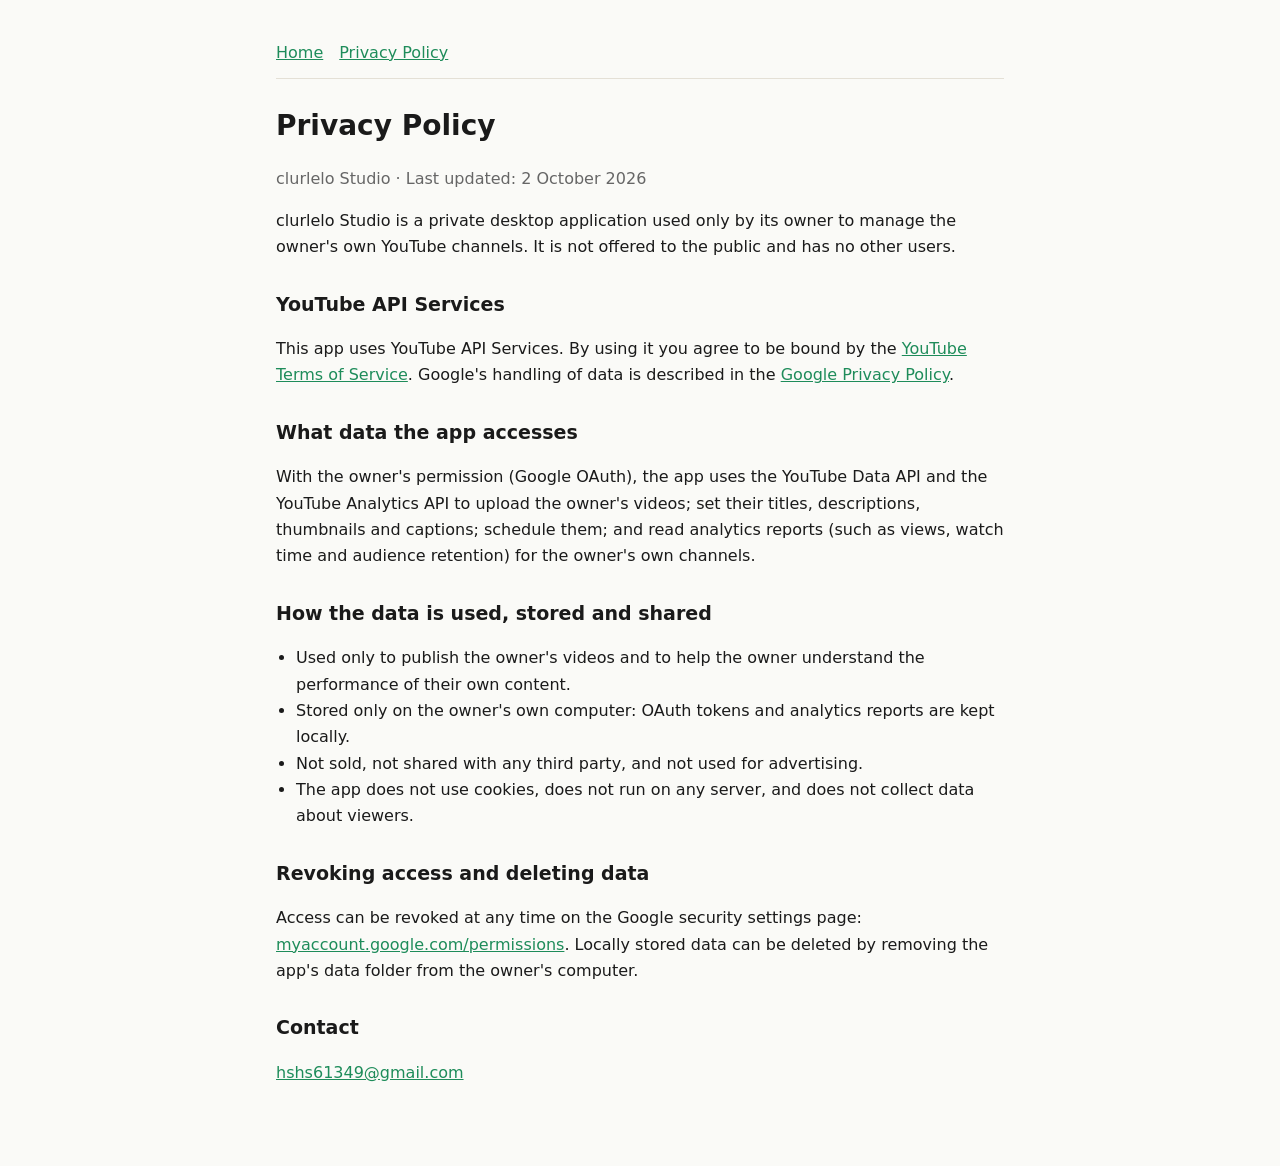
==== privacy.html @ c2cba614 "clurlelo Studio: homepage and privacy policy Co-Authored-By: Claude Opus 5.5 <noreply@anthropic.com>" ====
<!doctype html>
<html lang="en"><head><meta charset="utf-8"><meta name="viewport" content="width=device-width,initial-scale=1">
<title>clurlelo Studio — Privacy Policy</title><link rel="stylesheet" href="style.css"></head>
<body><main>
<nav><a href="./">Home</a><a href="privacy.html">Privacy Policy</a></nav>
<h1>Privacy Policy</h1>
<p class="muted">clurlelo Studio · Last updated: 2 October 2026</p>
<p>clurlelo Studio is a private desktop application used only by its owner to manage the owner's own YouTube
channels. It is not offered to the public and has no other users.</p>
<h2>YouTube API Services</h2>
<p>This app uses YouTube API Services. By using it you agree to be bound by the
<a href="https://www.youtube.com/t/terms">YouTube Terms of Service</a>. Google's handling of data is described in the
<a href="https://policies.google.com/privacy">Google Privacy Policy</a>.</p>
<h2>What data the app accesses</h2>
<p>With the owner's permission (Google OAuth), the app uses the YouTube Data API and the YouTube Analytics API to
upload the owner's videos; set their titles, descriptions, thumbnails and captions; schedule them; and read
analytics reports (such as views, watch time and audience retention) for the owner's own channels.</p>
<h2>How the data is used, stored and shared</h2>
<ul>
<li>Used only to publish the owner's videos and to help the owner understand the performance of their own content.</li>
<li>Stored only on the owner's own computer: OAuth tokens and analytics reports are kept locally.</li>
<li>Not sold, not shared with any third party, and not used for advertising.</li>
<li>The app does not use cookies, does not run on any server, and does not collect data about viewers.</li>
</ul>
<h2>Revoking access and deleting data</h2>
<p>Access can be revoked at any time on the Google security settings page:
<a href="https://myaccount.google.com/permissions">myaccount.google.com/permissions</a>. Locally stored data can be
deleted by removing the app's data folder from the owner's computer.</p>
<h2>Contact</h2>
<p><a href="mailto:hshs61349@gmail.com">hshs61349@gmail.com</a></p>
</main></body></html>
---- style.css ----
:root{--bg:#FAFAF7;--ink:#1A1A1A;--muted:#666;--line:#E4E0D6;--accent:#1E8C5A}
@media (prefers-color-scheme:dark){:root{--bg:#141414;--ink:#EDEDED;--muted:#A0A0A0;--line:#2A2A2A;--accent:#3CC98A}}
*{box-sizing:border-box}body{margin:0;background:var(--bg);color:var(--ink);font:16px/1.65 system-ui,-apple-system,"Segoe UI",sans-serif}
main{max-width:760px;margin:0 auto;padding:40px 16px 64px}h1{font-size:28px;margin:0 0 4px}h2{font-size:19px;margin-top:28px}
.muted{color:var(--muted)}a{color:var(--accent)}nav{border-bottom:1px solid var(--line);padding-bottom:12px;margin-bottom:24px}
nav a{margin-right:16px}ul{padding-left:20px}
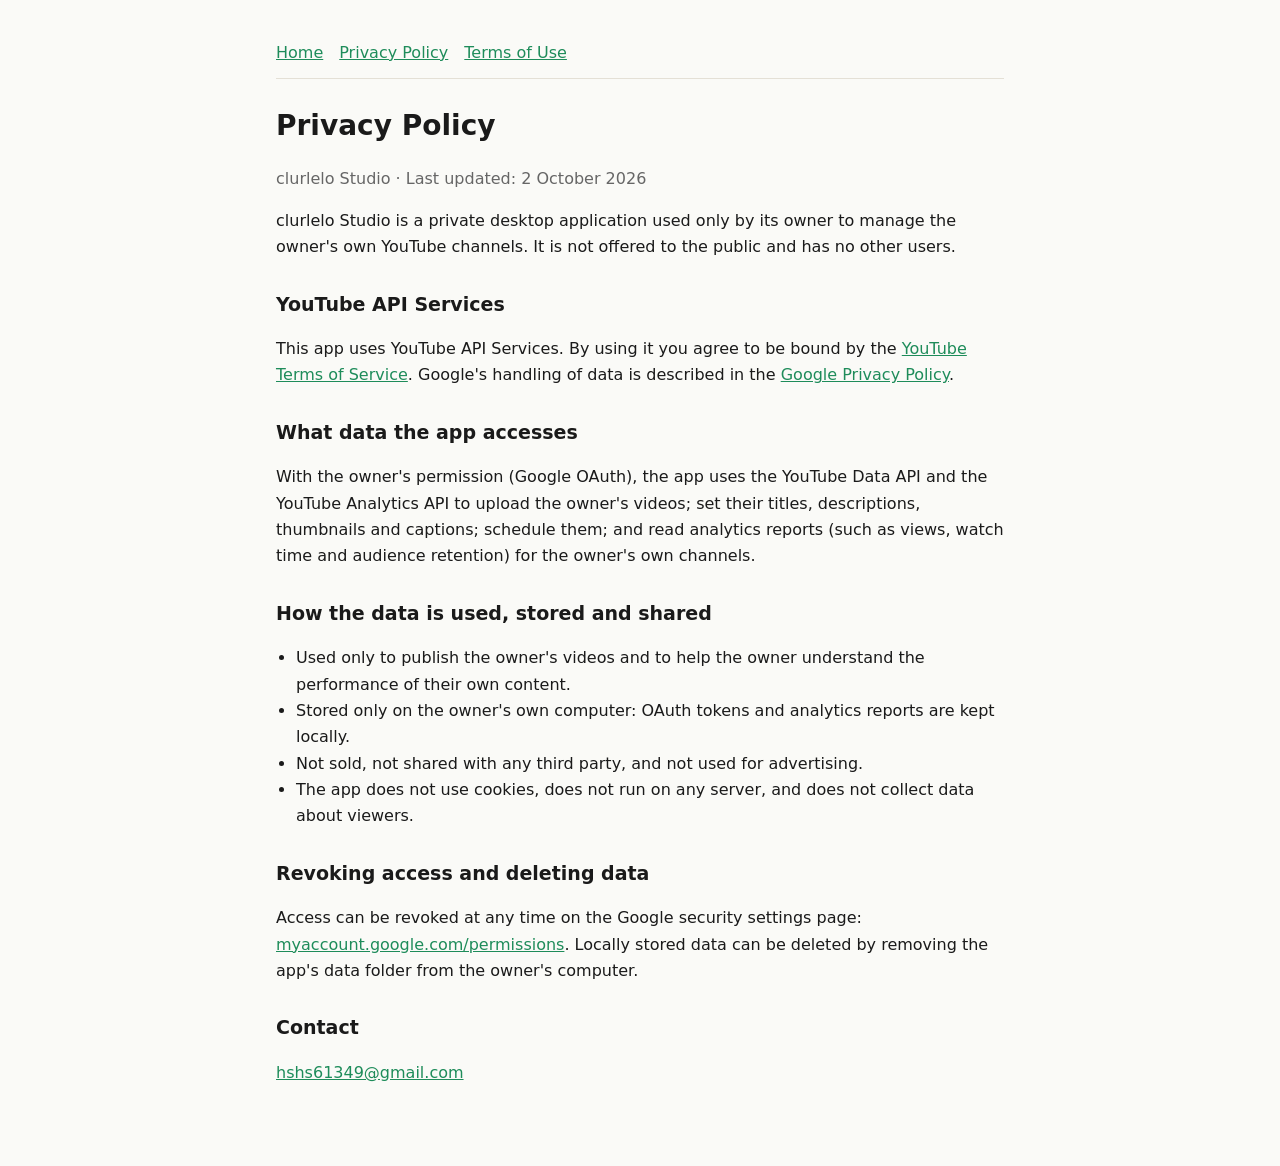
==== commit 5f7f3967: "Add Terms of Use page and link it from every page Co-Authored-By: Claude Opus 5.5 <noreply@anthropic" ====
--- a/privacy.html
+++ b/privacy.html
@@ -2,7 +2,7 @@
 <html lang="en"><head><meta charset="utf-8"><meta name="viewport" content="width=device-width,initial-scale=1">
 <title>clurlelo Studio — Privacy Policy</title><link rel="stylesheet" href="style.css"></head>
 <body><main>
-<nav><a href="./">Home</a><a href="privacy.html">Privacy Policy</a></nav>
+<nav><a href="./">Home</a><a href="privacy.html">Privacy Policy</a><a href="terms.html">Terms of Use</a></nav>
 <h1>Privacy Policy</h1>
 <p class="muted">clurlelo Studio · Last updated: 2 October 2026</p>
 <p>clurlelo Studio is a private desktop application used only by its owner to manage the owner's own YouTube
